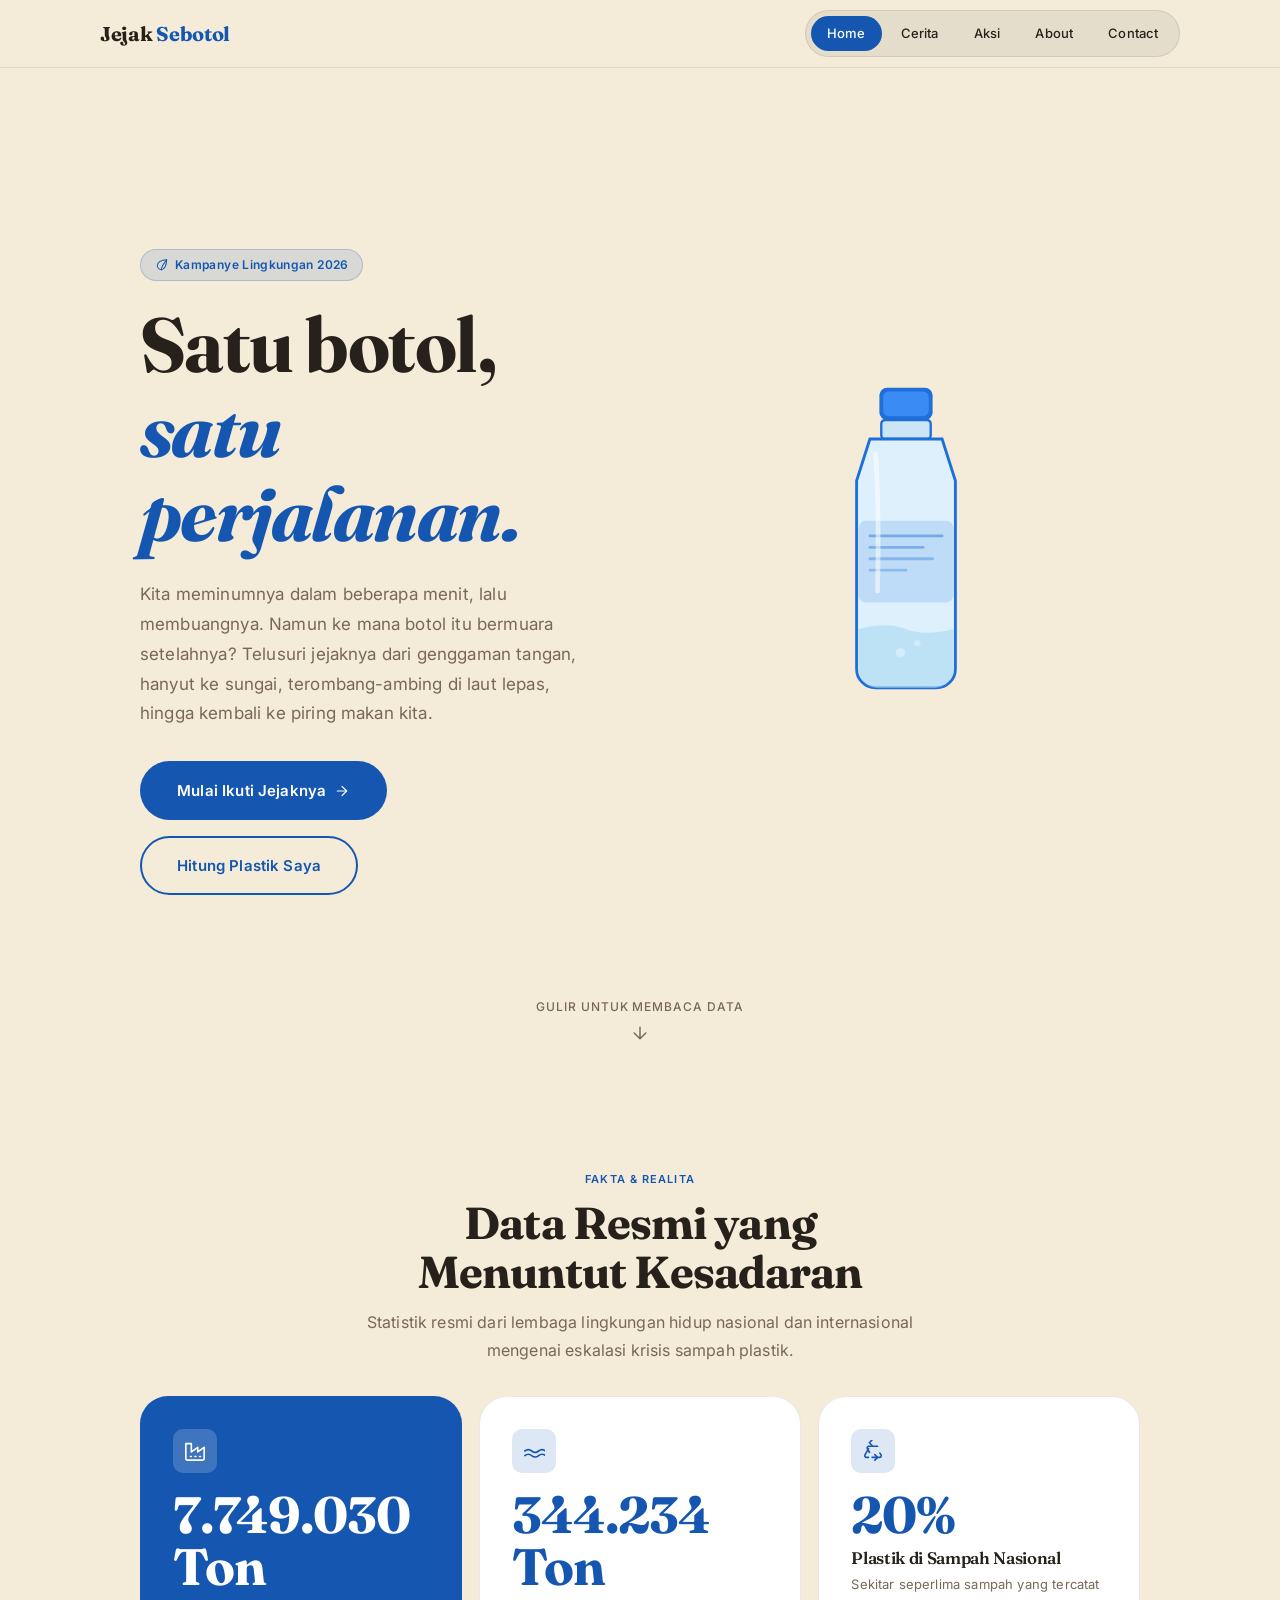
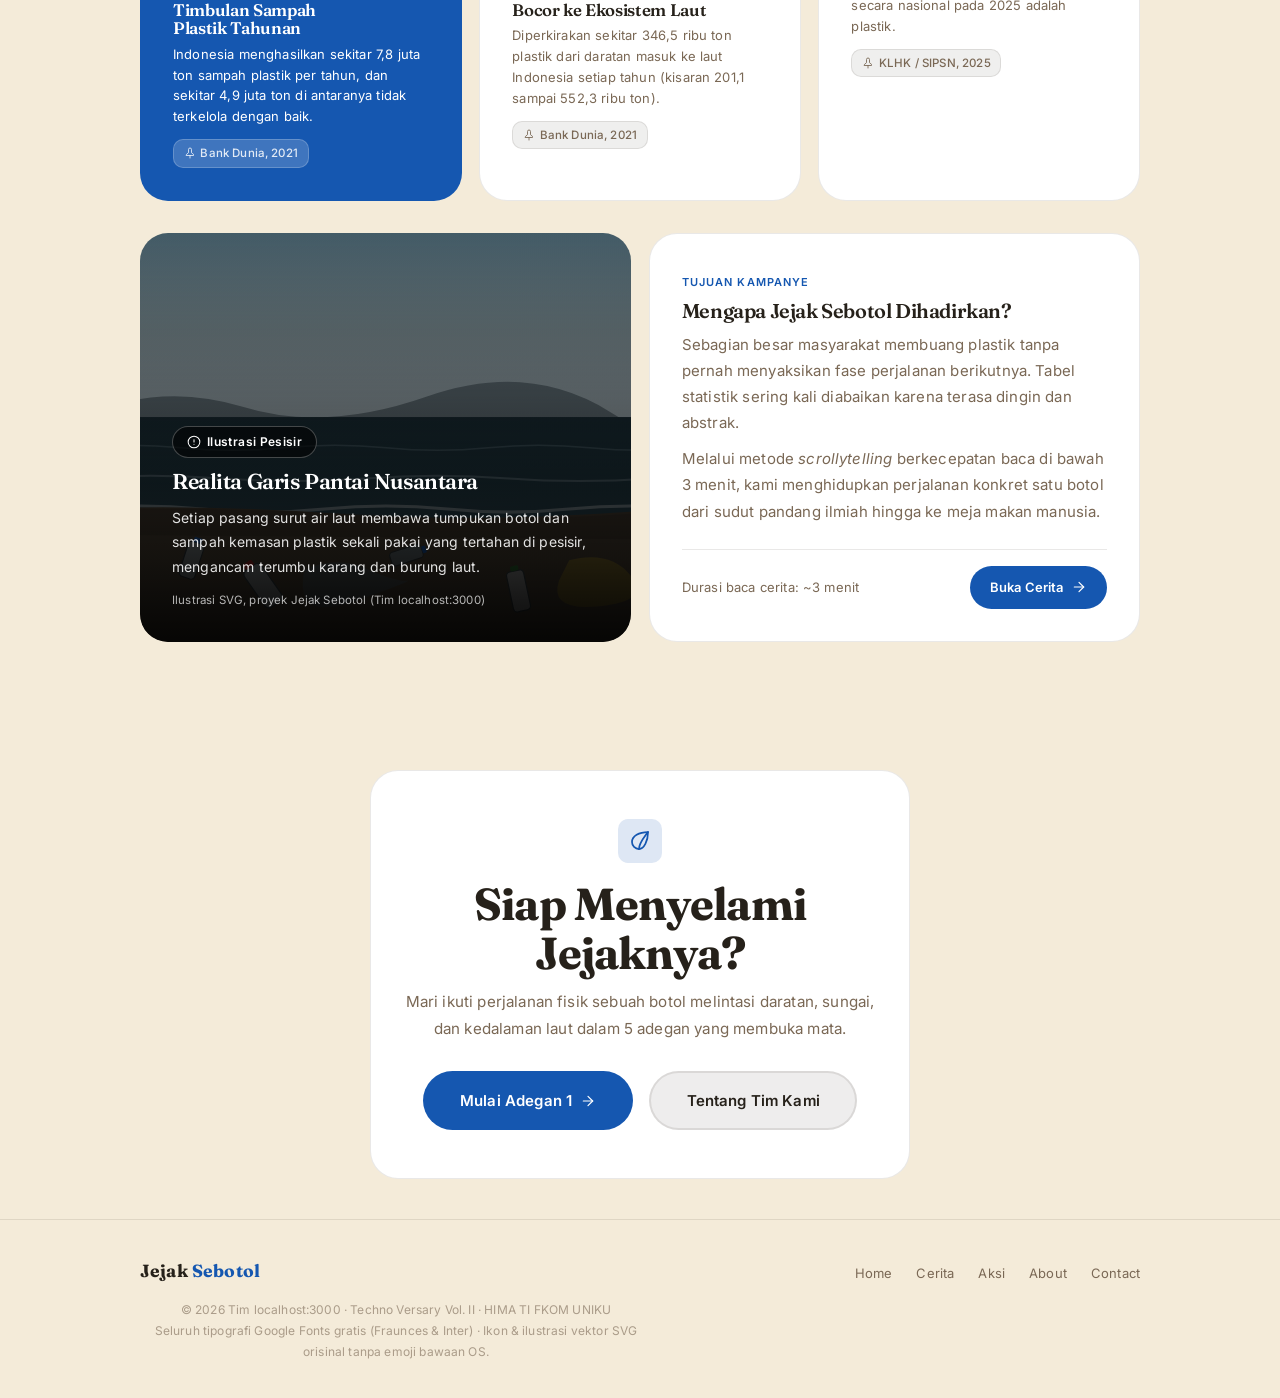
==== index.html @ f209c32a "first commit" ====
<!DOCTYPE html>
<html lang="id">
<head>
  <meta charset="UTF-8">
  <meta name="viewport" content="width=device-width, initial-scale=1.0">
  <title>Jejak Sebotol — Kampanye Edukasi &amp; Scrollytelling Lingkungan</title>
  <meta name="description" content="Jejak Sebotol: telusuri perjalanan satu botol plastik dari tangan kita, ke sungai, ke laut, hingga kembali ke piring kita. Kampanye lingkungan oleh Tim localhost:3000.">
  <meta name="theme-color" content="#F4EBD9">

  <!-- Open Graph -->
  <meta property="og:title" content="Jejak Sebotol — Perjalanan Satu Botol Plastik">
  <meta property="og:description" content="Edukasi interaktif perjalanan sampah plastik dan ajakan nyata mengurangi plastik sekali pakai.">
  <meta property="og:type" content="website">

  <!-- Google Fonts: Fraunces (600, 700) + Inter (400, 500, 600) -->
  <link rel="preconnect" href="https://fonts.googleapis.com">
  <link rel="preconnect" href="https://fonts.gstatic.com" crossorigin>
  <link rel="stylesheet" href="https://fonts.googleapis.com/css2?family=Fraunces:ital,opsz,wght@0,9..144,600;0,9..144,700;1,9..144,600&family=Inter:wght@400;500;600&display=swap">

  <link rel="stylesheet" href="css/style.css">
  <link rel="stylesheet" href="css/animations.css">
  <noscript><style>.fade-up{opacity:1!important;transform:none!important}</style></noscript>
  <link rel="icon" href="data:image/svg+xml,%3Csvg xmlns='http://www.w3.org/2000/svg' viewBox='0 0 60 140'%3E%3Crect x='22' y='2' width='16' height='12' rx='3' fill='%231E6FD9'/%3E%3Cpath d='M20 14h20l8 22v92a8 8 0 0 1-8 8H20a8 8 0 0 1-8-8V36z' fill='%23BFE3F2' stroke='%231E6FD9' stroke-width='3'/%3E%3C/svg%3E">
</head>
<body data-theme="rumah">
  <!-- Skip to content for accessibility -->
  <a href="#main-content" class="skip-link">Langsung ke konten utama</a>

  <!-- ══ NAVBAR KAPSUL (STICKY PILL NAVBAR) ══ -->
  <header class="navbar" role="banner">
    <div class="navbar__inner">
      <a href="index.html" class="logo" aria-label="Jejak Sebotol — Halaman Utama">
        Jejak <span class="logo__accent">Sebotol</span>
      </a>

      <button class="nav-toggle" aria-label="Buka menu navigasi" aria-expanded="false" aria-controls="nav-links">
        <span></span><span></span><span></span>
      </button>

      <nav aria-label="Navigasi utama">
        <ul class="nav-links" id="nav-links" role="list">
          <li><a href="index.html">Home</a></li>
          <li><a href="cerita.html">Cerita</a></li>
          <li><a href="aksi.html">Aksi</a></li>
          <li><a href="about.html">About</a></li>
          <li><a href="contact.html">Contact</a></li>
        </ul>
      </nav>
    </div>
  </header>

  <!-- ══ MAIN CONTENT ══ -->
  <main id="main-content">

    <!-- ── HERO SECTION ── -->
    <section class="section section--hero" aria-labelledby="hero-title">
      <div class="container">
        <div class="hero">

          <div class="hero__text flow">
            <div class="chip">
              <svg width="14" height="14" viewBox="0 0 24 24" fill="none" stroke="currentColor" stroke-width="1.75" stroke-linecap="round" stroke-linejoin="round" aria-hidden="true"><path d="M11 20A7 7 0 0 1 4 13C4 7 11 3 20 3c0 9-4 17-9 17Z"/><path d="M11 20c0-6 4-10 9-17"/></svg>
              <span>Kampanye Lingkungan 2026</span>
            </div>

            <h1 id="hero-title">
              Satu botol,<br>
              <em style="color: var(--accent); font-style: italic;">satu perjalanan.</em>
            </h1>

            <p>
              Kita meminumnya dalam beberapa menit, lalu membuangnya. Namun ke mana botol itu bermuara setelahnya?
              Telusuri jejaknya dari genggaman tangan, hanyut ke sungai, terombang-ambing di laut lepas, hingga kembali ke piring makan kita.
            </p>

            <div class="flex gap-2" style="flex-wrap: wrap;">
              <a href="cerita.html" class="btn btn-primary btn-lg">
                <span>Mulai Ikuti Jejaknya</span>
                <svg width="16" height="16" viewBox="0 0 24 24" fill="none" stroke="currentColor" stroke-width="1.75" stroke-linecap="round" stroke-linejoin="round" aria-hidden="true"><line x1="5" y1="12" x2="19" y2="12"/><polyline points="12 5 19 12 12 19"/></svg>
              </a>
              <a href="aksi.html" class="btn btn-outline btn-lg">
                <span>Hitung Plastik Saya</span>
              </a>
            </div>
          </div>

          <div class="hero__visual" aria-hidden="true">
            <svg class="hero__bottle" viewBox="0 0 200 400" width="190" height="380" role="img" aria-label="Ilustrasi botol plastik transparan">
              <!-- Cap -->
              <rect x="72" y="6" width="56" height="34" rx="8" fill="#1E6FD9"/>
              <rect x="76" y="10" width="48" height="26" rx="6" fill="#3B8BF5"/>
              <!-- Neck -->
              <rect x="74" y="40" width="52" height="20" rx="4" fill="#CBE5F6" stroke="#1E6FD9" stroke-width="2.5"/>
              <!-- Body -->
              <path d="M62 60 h76 l14 44 v198 a20 20 0 0 1-20 20 H68 a20 20 0 0 1-20-20 V104 z" fill="#DDF0FC" stroke="#1E6FD9" stroke-width="3"/>
              <!-- Label -->
              <rect x="50" y="146" width="100" height="86" rx="8" fill="#1E6FD9" opacity="0.16"/>
              <line x1="62" y1="162" x2="138" y2="162" stroke="#1E6FD9" stroke-width="3" stroke-linecap="round" opacity="0.45"/>
              <line x1="62" y1="174" x2="118" y2="174" stroke="#1E6FD9" stroke-width="3" stroke-linecap="round" opacity="0.4"/>
              <line x1="62" y1="186" x2="128" y2="186" stroke="#1E6FD9" stroke-width="3" stroke-linecap="round" opacity="0.35"/>
              <line x1="62" y1="198" x2="100" y2="198" stroke="#1E6FD9" stroke-width="3" stroke-linecap="round" opacity="0.3"/>
              <!-- Water Content -->
              <path d="M50 260 Q80 252 100 260 Q120 268 150 260 v42 a20 20 0 0 1-20 20 H70 a20 20 0 0 1-20-20 z" fill="#A4D7F2" opacity="0.55"/>
              <!-- Gloss Reflection -->
              <path d="M68 76 Q72 130 70 220" stroke="#FFFFFF" stroke-width="5" stroke-linecap="round" fill="none" opacity="0.55"/>
              <circle cx="94" cy="285" r="5" fill="#FFFFFF" opacity="0.35"/>
              <circle cx="112" cy="275" r="3.5" fill="#FFFFFF" opacity="0.3"/>
            </svg>
          </div>

        </div>

        <!-- Scroll Guide Hint -->
        <div class="scroll-hint" aria-hidden="true">
          <span>Gulir untuk membaca data</span>
          <svg class="scroll-hint__arrow" viewBox="0 0 24 24" fill="none" stroke="currentColor" stroke-width="1.75" stroke-linecap="round" stroke-linejoin="round"><path d="M12 5v14M19 12l-7 7-7-7"/></svg>
        </div>
      </div>
    </section>

    <!-- ── STATISTIK BENTO GRID ── -->
    <section class="section" aria-labelledby="stats-heading" style="padding-top: 0;">
      <div class="container">
        
        <div class="text-center mb-4" style="max-width: 58ch; margin-inline: auto;">
          <span class="label-xs text-accent">Fakta &amp; Realita</span>
          <h2 id="stats-heading" class="fade-up" style="margin-top: 0.4rem;">Data Resmi yang Menuntut Kesadaran</h2>
          <p class="fade-up text-muted">Statistik resmi dari lembaga lingkungan hidup nasional dan internasional mengenai eskalasi krisis sampah plastik.</p>
        </div>

        <!-- Bento Grid 3 Kolom -->
        <div class="bento bento--3 fade-up">

          <!-- Kartu 1: Timbulan Sampah -->
          <article class="card card--accent">
            <div class="card__icon" aria-hidden="true" style="background: rgba(255,255,255,0.18); color: #FFFFFF;">
              <svg width="22" height="22" viewBox="0 0 24 24" fill="none" stroke="currentColor" stroke-width="1.75" stroke-linecap="round" stroke-linejoin="round"><path d="M2 20a2 2 0 0 0 2 2h16a2 2 0 0 0 2-2V8l-7 5V8l-7 5V4H2z"/><path d="M17 18h1"/><path d="M12 18h1"/><path d="M7 18h1"/></svg>
            </div>
            <span class="stat-num count-up" data-count="7800000" data-suffix=" Ton">7.800.000 Ton</span>
            <h3 style="margin-top: 0.5rem; font-size: 1.05rem;">Timbulan Sampah Plastik Tahunan</h3>
            <p class="text-sm" style="margin-top: 0.4rem;">Indonesia menghasilkan sekitar 7,8 juta ton sampah plastik per tahun, dan sekitar 4,9 juta ton di antaranya tidak terkelola dengan baik.</p>
            <div class="src-cite">
              <svg width="12" height="12" viewBox="0 0 24 24" fill="none" stroke="currentColor" stroke-width="1.75" stroke-linecap="round" stroke-linejoin="round" aria-hidden="true"><line x1="12" y1="17" x2="12" y2="22"/><path d="M5 17h14v-1.76a2 2 0 0 0-1.11-1.79l-1.78-.89A2 2 0 0 1 15 10.77V5a3 3 0 0 0-6 0v5.77a2 2 0 0 1-1.11 1.79l-1.78.89A2 2 0 0 0 5 15.24Z"/></svg>
              <span>Bank Dunia, 2021</span>
            </div>
          </article>

          <!-- Kartu 2: Kebocoran Laut -->
          <article class="card">
            <div class="card__icon" aria-hidden="true">
              <svg width="22" height="22" viewBox="0 0 24 24" fill="none" stroke="currentColor" stroke-width="1.75" stroke-linecap="round" stroke-linejoin="round"><path d="M2 12c2.5-2 5-2 7.5 0s5 2 7.5 0 5-2 7.5 0"/><path d="M2 17c2.5-2 5-2 7.5 0s5 2 7.5 0 5-2 7.5 0"/></svg>
            </div>
            <span class="stat-num count-up" data-count="346500" data-suffix=" Ton">346.500 Ton</span>
            <h3 style="margin-top: 0.5rem; font-size: 1.05rem;">Bocor ke Ekosistem Laut</h3>
            <p class="text-sm text-muted" style="margin-top: 0.4rem;">Diperkirakan sekitar 346,5 ribu ton plastik dari daratan masuk ke laut Indonesia setiap tahun (kisaran 201,1 sampai 552,3 ribu ton).</p>
            <div class="src-cite">
              <svg width="12" height="12" viewBox="0 0 24 24" fill="none" stroke="currentColor" stroke-width="1.75" stroke-linecap="round" stroke-linejoin="round" aria-hidden="true"><line x1="12" y1="17" x2="12" y2="22"/><path d="M5 17h14v-1.76a2 2 0 0 0-1.11-1.79l-1.78-.89A2 2 0 0 1 15 10.77V5a3 3 0 0 0-6 0v5.77a2 2 0 0 1-1.11 1.79l-1.78.89A2 2 0 0 0 5 15.24Z"/></svg>
              <span>Bank Dunia, 2021</span>
            </div>
          </article>

          <!-- Kartu 3: Tingkat Daur Ulang -->
          <article class="card">
            <div class="card__icon" aria-hidden="true">
              <svg width="22" height="22" viewBox="0 0 24 24" fill="none" stroke="currentColor" stroke-width="1.75" stroke-linecap="round" stroke-linejoin="round"><path d="M7 19H4.815a1.83 1.83 0 0 1-1.57-.881 1.785 1.785 0 0 1-.004-1.784L7.196 9.5"/><path d="M11 19h8.203a1.83 1.83 0 0 0 1.556-.89 1.784 1.784 0 0 0 0-1.775l-1.226-2.12"/><path d="m14 16 3 3-3 3"/><path d="M8.293 13.596 5.8 9.5a1.83 1.83 0 0 1 0-1.785 1.83 1.83 0 0 1 1.57-.881H17"/><path d="m11 6-3-3 3-3"/></svg>
            </div>
            <span class="stat-num count-up" data-count="20" data-suffix="%">20%</span>
            <h3 style="margin-top: 0.5rem; font-size: 1.05rem;">Plastik di Sampah Nasional</h3>
            <p class="text-sm text-muted" style="margin-top: 0.4rem;">Sekitar seperlima sampah yang tercatat secara nasional pada 2025 adalah plastik.</p>
            <div class="src-cite">
              <svg width="12" height="12" viewBox="0 0 24 24" fill="none" stroke="currentColor" stroke-width="1.75" stroke-linecap="round" stroke-linejoin="round" aria-hidden="true"><line x1="12" y1="17" x2="12" y2="22"/><path d="M5 17h14v-1.76a2 2 0 0 0-1.11-1.79l-1.78-.89A2 2 0 0 1 15 10.77V5a3 3 0 0 0-6 0v5.77a2 2 0 0 1-1.11 1.79l-1.78.89A2 2 0 0 0 5 15.24Z"/></svg>
              <span>KLHK / SIPSN, 2025</span>
            </div>
          </article>

        </div>

        <!-- ── KARTU DOKUMENTER & ALASAN KAMPANYE ── -->
        <div class="bento bento--2 mt-4 fade-up">

          <!-- Foto Dokumenter Pesisir dengan Soft Overlay -->
          <article class="card card--photo" style="background-image: url('assets/photo-coastal-plastic.svg');">
            <div class="flow-sm">
              <div class="chip" style="background: rgba(0,0,0,0.55); color: #FFFFFF; border-color: rgba(255,255,255,0.25);">
                <svg width="14" height="14" viewBox="0 0 24 24" fill="none" stroke="currentColor" stroke-width="1.75" stroke-linecap="round" stroke-linejoin="round" aria-hidden="true"><circle cx="12" cy="12" r="10"/><line x1="12" y1="8" x2="12" y2="12"/><line x1="12" y1="16" x2="12.01" y2="16"/></svg>
                <span>Ilustrasi Pesisir</span>
              </div>
              <h3 style="color: #FFFFFF; font-size: 1.35rem;">Realita Garis Pantai Nusantara</h3>
              <p style="color: rgba(255,255,255,0.88); font-size: 0.875rem;">
                Setiap pasang surut air laut membawa tumpukan botol dan sampah kemasan plastik sekali pakai yang tertahan di pesisir, mengancam terumbu karang dan burung laut.
              </p>
              <span class="text-sm" style="color: rgba(255,255,255,0.7); display: block; font-size: 0.72rem;">Ilustrasi SVG, proyek Jejak Sebotol (Tim localhost:3000)</span>
            </div>
          </article>

          <!-- Narasi Misi & Alasan Kampanye -->
          <article class="card" style="display: flex; flex-direction: column; justify-content: space-between;">
            <div>
              <span class="label-xs text-accent">Tujuan Kampanye</span>
              <h3 style="margin-top: 0.4rem; font-size: 1.25rem;">Mengapa Jejak Sebotol Dihadirkan?</h3>
              <p class="text-muted" style="margin-top: 0.6rem; font-size: 0.9375rem;">
                Sebagian besar masyarakat membuang plastik tanpa pernah menyaksikan fase perjalanan berikutnya. Tabel statistik sering kali diabaikan karena terasa dingin dan abstrak.
              </p>
              <p class="text-muted" style="margin-top: 0.6rem; font-size: 0.9375rem;">
                Melalui metode <em>scrollytelling</em> berkecepatan baca di bawah 3 menit, kami menghidupkan perjalanan konkret satu botol dari sudut pandang ilmiah hingga ke meja makan manusia.
              </p>
            </div>

            <div style="margin-top: 1.5rem; padding-top: 1rem; border-top: 1px solid var(--border); display: flex; align-items: center; justify-content: space-between; flex-wrap: wrap; gap: 0.75rem;">
              <span class="text-sm text-muted">Durasi baca cerita: ~3 menit</span>
              <a href="cerita.html" class="btn btn-primary btn-sm">
                <span>Buka Cerita</span>
                <svg width="14" height="14" viewBox="0 0 24 24" fill="none" stroke="currentColor" stroke-width="1.75" stroke-linecap="round" stroke-linejoin="round" aria-hidden="true"><line x1="5" y1="12" x2="19" y2="12"/><polyline points="12 5 19 12 12 19"/></svg>
              </a>
            </div>
          </article>

        </div>

      </div>
    </section>

    <!-- ── AJAKAN AKHIR (ZERO CONFUSION FLOW) ── -->
    <section class="section section--tight text-center" aria-label="Navigasi ke alur berikutnya">
      <div class="container" style="max-width: 620px;">
        <div class="card fade-up" style="padding: clamp(2rem, 5vw, 3rem) 2rem;">
          <div class="card__icon" aria-hidden="true" style="margin-inline: auto;">
            <svg width="24" height="24" viewBox="0 0 24 24" fill="none" stroke="currentColor" stroke-width="1.75" stroke-linecap="round" stroke-linejoin="round"><path d="M11 20A7 7 0 0 1 4 13C4 7 11 3 20 3c0 9-4 17-9 17Z"/><path d="M11 20c0-6 4-10 9-17"/></svg>
          </div>
          <h2>Siap Menyelami Jejaknya?</h2>
          <p class="text-muted" style="margin: 0.5rem auto 1.8rem; font-size: 0.95rem;">
            Mari ikuti perjalanan fisik sebuah botol melintasi daratan, sungai, dan kedalaman laut dalam 5 adegan yang membuka mata.
          </p>
          <div class="flex flex-center gap-2" style="flex-wrap: wrap;">
            <a href="cerita.html" class="btn btn-primary btn-lg">
              <span>Mulai Adegan 1</span>
              <svg width="16" height="16" viewBox="0 0 24 24" fill="none" stroke="currentColor" stroke-width="1.75" stroke-linecap="round" stroke-linejoin="round" aria-hidden="true"><line x1="5" y1="12" x2="19" y2="12"/><polyline points="12 5 19 12 12 19"/></svg>
            </a>
            <a href="about.html" class="btn btn-ghost btn-lg">
              <span>Tentang Tim Kami</span>
            </a>
          </div>
        </div>
      </div>
    </section>

  </main>

  <!-- ══ FOOTER KONSISTEN ══ -->
  <footer class="footer" role="contentinfo">
    <div class="container">
      <div class="footer__inner">
        <span class="footer__brand">Jejak <span class="footer__brand-accent">Sebotol</span></span>
        <ul class="footer__nav" role="list">
          <li><a href="index.html">Home</a></li>
          <li><a href="cerita.html">Cerita</a></li>
          <li><a href="aksi.html">Aksi</a></li>
          <li><a href="about.html">About</a></li>
          <li><a href="contact.html">Contact</a></li>
        </ul>
      </div>
      <p class="footer__copy">
        &copy; 2026 Tim localhost:3000 &middot; Techno Versary Vol. II &middot; HIMA TI FKOM UNIKU<br>
        Seluruh tipografi Google Fonts gratis (Fraunces &amp; Inter) &middot; Ikon &amp; ilustrasi vektor SVG orisinal tanpa emoji bawaan OS.
      </p>
    </div>
  </footer>

  <script src="js/script.js"></script>
</body>
</html>
---- css/style.css ----
/* ============================================================
   JEJAK SEBOTOL — style.css  (v2 — full redesign)
   Tim localhost:3000 | Techno Versary Vol. II
   Fonts: Fraunces 600/700 (judul) + Inter 400/500/600 (body)
   ============================================================ */

/* ── 0. Google Fonts ──────────────────────────────────────── */
@import url('https://fonts.googleapis.com/css2?family=Fraunces:ital,opsz,wght@0,9..144,600;0,9..144,700;1,9..144,600&family=Inter:wght@400;500;600&display=swap');

/* ── 1. Design Tokens ─────────────────────────────────────── */
:root {
  /* Spacing scale */
  --space-1:  0.25rem;
  --space-2:  0.5rem;
  --space-3:  0.75rem;
  --space-4:  1rem;
  --space-5:  1.5rem;
  --space-6:  2rem;
  --space-7:  3rem;
  --space-8:  4rem;
  --space-9:  6rem;

  /* Radius */
  --r-sm:   10px;
  --r-md:   18px;
  --r-lg:   28px;
  --r-xl:   40px;
  --r-pill: 999px;

  /* Shadows */
  --sh-sm: 0 1px 4px rgba(0,0,0,0.07), 0 2px 8px rgba(0,0,0,0.05);
  --sh-md: 0 4px 16px rgba(0,0,0,0.09), 0 8px 32px rgba(0,0,0,0.06);
  --sh-lg: 0 16px 48px rgba(0,0,0,0.13), 0 4px 16px rgba(0,0,0,0.07);

  /* Nav height */
  --nav-h: 68px;

  /* Easing — buttery smooth */
  --ease-out: cubic-bezier(0.22, 1, 0.36, 1);
  --ease-in-out: cubic-bezier(0.37, 0, 0.63, 1);

  /* Transition durations */
  --dur-fast:  0.22s;
  --dur-mid:   0.45s;
  --dur-slow:  0.75s;
  --dur-bg:    0.9s;

  /* Transition presets */
  --t-fast:  var(--dur-fast) var(--ease-out);
  --t-mid:   var(--dur-mid)  var(--ease-out);
  --t-slow:  var(--dur-slow) var(--ease-out);
  --t-bg:    background-color var(--dur-bg) var(--ease-out),
             color            var(--dur-bg) var(--ease-out);
}

/* ── 2. Colour Themes (data-theme on <body>) ──────────────── */

/* Default / Scene 1 — Warm Cream */
:root,
body[data-theme="rumah"] {
  --bg:         #F4EBD9;
  --bg-card:    #FFFFFF;
  --fg:         #26211A;
  --fg-muted:   #7A6855;
  --fg-on-card: #26211A;
  --accent:     #1E6FD9;
  --accent-dk:  #1557B0;
  --accent-lt:  #D6E8FC;
  --accent-on:  #FFFFFF;
  --border:     rgba(38,33,26,0.10);
  --overlay:    rgba(244,235,217,0.80);
}

/* Scene 2 — Murky River */
body[data-theme="sungai"] {
  --bg:         #6F6350;
  --bg-card:    rgba(255,255,255,0.10);
  --fg:         #F8F5EE;
  --fg-muted:   #D4C4A0;
  --fg-on-card: #F8F5EE;
  --accent:     #F1D38A;
  --accent-dk:  #D4A83C;
  --accent-lt:  rgba(241,211,138,0.18);
  --accent-on:  #26211A;
  --border:     rgba(248,245,238,0.14);
  --overlay:    rgba(111,99,80,0.80);
}

/* Scene 3 — Deep Ocean */
body[data-theme="laut"] {
  --bg:         #0B3C49;
  --bg-card:    rgba(255,255,255,0.08);
  --fg:         #F0F8FA;
  --fg-muted:   #89C4D2;
  --fg-on-card: #F0F8FA;
  --accent:     #6FD0E8;
  --accent-dk:  #3DB8D4;
  --accent-lt:  rgba(111,208,232,0.16);
  --accent-on:  #0B3C49;
  --border:     rgba(111,208,232,0.18);
  --overlay:    rgba(11,60,73,0.80);
}

/* Scene 4 — Dark Warning */
body[data-theme="piring"] {
  --bg:         #1F2A30;
  --bg-card:    rgba(255,255,255,0.07);
  --fg:         #F3F6F8;
  --fg-muted:   #8A9EA6;
  --fg-on-card: #F3F6F8;
  --accent:     #F1D38A;
  --accent-dk:  #D4A83C;
  --accent-lt:  rgba(241,211,138,0.14);
  --accent-on:  #1F2A30;
  --border:     rgba(241,211,138,0.14);
  --overlay:    rgba(31,42,48,0.80);
}

/* Scene 5 / Aksi / About / Contact — Hope Green */
body[data-theme="aksi"],
body[data-theme="harapan"] {
  --bg:         #E3F2E6;
  --bg-card:    #FFFFFF;
  --fg:         #142B1F;
  --fg-muted:   #3D6E52;
  --fg-on-card: #142B1F;
  --accent:     #1F8A5B;
  --accent-dk:  #166343;
  --accent-lt:  #C8EDD7;
  --accent-on:  #FFFFFF;
  --border:     rgba(20,43,31,0.10);
  --overlay:    rgba(227,242,230,0.80);
}

/* ── 3. Reset ─────────────────────────────────────────────── */
*, *::before, *::after {
  box-sizing: border-box;
  margin: 0;
  padding: 0;
}

html {
  scroll-behavior: smooth;
  -webkit-text-size-adjust: 100%;
  text-size-adjust: 100%;
}

img, svg { display: block; max-width: 100%; }
ul, ol   { list-style: none; }
button   { font: inherit; cursor: pointer; }
a        { text-decoration: none; }

/* ── 4. Base Typography ───────────────────────────────────── */
body {
  font-family: 'Inter', system-ui, -apple-system, sans-serif;
  font-size: clamp(0.9375rem, 1.4vw, 1rem);
  font-weight: 400;
  line-height: 1.75;
  letter-spacing: 0.01em;
  background-color: var(--bg);
  color: var(--fg);
  transition: var(--t-bg);
  min-height: 100vh;
  overflow-x: hidden;
  -webkit-font-smoothing: antialiased;
  -moz-osx-font-smoothing: grayscale;
}

/* Heading — Fraunces */
h1, h2, h3, h4, .display {
  font-family: 'Fraunces', Georgia, serif;
  font-weight: 700;
  line-height: 1.1;
  letter-spacing: -0.02em;
  text-wrap: balance;
}

h1      { font-size: clamp(2.4rem, 7vw, 4.8rem); }
h2      { font-size: clamp(1.75rem, 4vw, 2.8rem); margin-bottom: var(--space-3); }
h3      { font-size: clamp(1.1rem, 2vw, 1.4rem); font-weight: 600; }
.display{ font-size: clamp(2.8rem, 9vw, 6rem); line-height: 1.0; letter-spacing: -0.03em; }

/* Stat numbers use Fraunces */
.stat-num {
  font-family: 'Fraunces', Georgia, serif;
  font-size: clamp(2rem, 5vw, 3.2rem);
  font-weight: 700;
  color: var(--accent);
  display: block;
  line-height: 1;
  letter-spacing: -0.02em;
}

p         { max-width: 64ch; }
p + p     { margin-top: 0.9em; }
small, .text-sm { font-size: 0.8125rem; line-height: 1.6; }
strong    { font-weight: 600; }
em        { font-style: italic; }

.label-xs {
  font-size: 0.6875rem;
  font-weight: 600;
  letter-spacing: 0.1em;
  text-transform: uppercase;
}

/* Source citation */
.src-cite {
  display: inline-flex;
  align-items: center;
  gap: 0.3rem;
  font-size: 0.72rem;
  font-weight: 500;
  color: var(--fg-muted);
  margin-top: var(--space-3);
  padding: 0.2rem 0.6rem;
  border-radius: var(--r-sm);
  background: color-mix(in srgb, var(--fg) 7%, transparent);
  border: 1px solid var(--border);
}

/* ── 5. Layout ────────────────────────────────────────────── */
.container {
  width: 100%;
  max-width: 1080px;
  margin-inline: auto;
  padding-inline: clamp(1rem, 5vw, 2.5rem);
}

.section {
  padding-block: clamp(3rem, 7vw, 5.5rem);
}

.section--tight { padding-block: clamp(1.5rem, 3.5vw, 2.5rem); }

.flow > * + *    { margin-top: 1.4rem; }
.flow-sm > * + * { margin-top: 0.75rem; }

/* ── 6. Navbar ────────────────────────────────────────────── */
.navbar {
  position: sticky;
  top: 0;
  z-index: 100;
  height: var(--nav-h);
  display: flex;
  align-items: center;
  padding-inline: clamp(1rem, 5vw, 2.5rem);
  background: color-mix(in srgb, var(--bg) 84%, transparent);
  backdrop-filter: blur(20px) saturate(1.5);
  -webkit-backdrop-filter: blur(20px) saturate(1.5);
  border-bottom: 1px solid var(--border);
  transition: var(--t-bg),
              box-shadow var(--t-fast),
              border-color var(--dur-bg) var(--ease-out);
}

.navbar.scrolled { box-shadow: var(--sh-sm); }

.navbar__inner {
  display: flex;
  align-items: center;
  justify-content: space-between;
  width: 100%;
  max-width: 1080px;
  margin-inline: auto;
  gap: var(--space-4);
}

/* Logo */
.logo {
  font-family: 'Fraunces', Georgia, serif;
  font-size: 1.25rem;
  font-weight: 700;
  color: var(--fg);
  letter-spacing: -0.015em;
  flex-shrink: 0;
  transition: color var(--t-fast);
}
.logo__accent { color: var(--accent); transition: color var(--dur-bg) var(--ease-out); }

/* Pill nav */
.nav-links {
  display: flex;
  align-items: center;
  gap: 0.2rem;
  background: color-mix(in srgb, var(--fg) 7%, transparent);
  padding: 0.3rem;
  border-radius: var(--r-pill);
  border: 1px solid var(--border);
  transition: background var(--dur-bg) var(--ease-out),
              border-color var(--dur-bg) var(--ease-out);
}

.nav-links a {
  display: block;
  padding: 0.4rem 1rem;
  border-radius: var(--r-pill);
  font-size: 0.8125rem;
  font-weight: 500;
  color: var(--fg);
  letter-spacing: 0.01em;
  transition: background var(--t-fast), color var(--t-fast);
  white-space: nowrap;
}
.nav-links a:hover            { background: color-mix(in srgb, var(--accent) 12%, transparent); color: var(--accent); }
.nav-links a[aria-current],
.nav-links a.active           { background: var(--accent); color: var(--accent-on); }

/* Mobile hamburger */
.nav-toggle {
  display: none;
  flex-direction: column;
  gap: 5px;
  padding: 8px 6px;
  background: none;
  border: none;
  border-radius: var(--r-sm);
  transition: background var(--t-fast);
}
.nav-toggle:hover { background: color-mix(in srgb, var(--fg) 8%, transparent); }
.nav-toggle span {
  display: block;
  width: 22px;
  height: 2px;
  background: var(--fg);
  border-radius: 2px;
  transition: transform var(--t-mid), opacity var(--t-fast);
}
.nav-toggle[aria-expanded="true"] span:nth-child(1) { transform: translateY(7px) rotate(45deg); }
.nav-toggle[aria-expanded="true"] span:nth-child(2) { opacity: 0; transform: scaleX(0); }
.nav-toggle[aria-expanded="true"] span:nth-child(3) { transform: translateY(-7px) rotate(-45deg); }

/* ── 7. Buttons ───────────────────────────────────────────── */
.btn {
  display: inline-flex;
  align-items: center;
  justify-content: center;
  gap: 0.5rem;
  padding: 0.72rem 1.6rem;
  border-radius: var(--r-pill);
  font-family: 'Inter', sans-serif;
  font-size: 0.875rem;
  font-weight: 600;
  letter-spacing: 0.01em;
  border: 2px solid transparent;
  transition: transform var(--t-fast),
              box-shadow var(--t-fast),
              background var(--t-fast),
              color var(--t-fast),
              border-color var(--t-fast),
              filter var(--t-fast);
  user-select: none;
  -webkit-user-select: none;
  cursor: pointer;
}
.btn:hover  { transform: translateY(-2px); box-shadow: var(--sh-md); }
.btn:active { transform: translateY(0);    box-shadow: var(--sh-sm); }

.btn-primary { background: var(--accent); color: var(--accent-on); }
.btn-primary:hover { background: var(--accent-dk); color: var(--accent-on); }

.btn-outline { background: transparent; color: var(--accent); border-color: var(--accent); }
.btn-outline:hover { background: var(--accent); color: var(--accent-on); }

.btn-ghost {
  background: color-mix(in srgb, var(--fg) 8%, transparent);
  color: var(--fg);
  border-color: var(--border);
}
.btn-ghost:hover { background: color-mix(in srgb, var(--fg) 14%, transparent); color: var(--fg); }

.btn-sm { padding: 0.5rem 1.1rem; font-size: 0.8125rem; }
.btn-lg { padding: 0.9rem 2.2rem; font-size: 0.9375rem; }

.btn svg { width: 16px; height: 16px; flex-shrink: 0; }

/* ── 8. Cards / Bento ─────────────────────────────────────── */
.bento {
  display: grid;
  gap: 1.1rem;
}
.bento--3 { grid-template-columns: repeat(3, 1fr); }
.bento--2 { grid-template-columns: repeat(2, 1fr); }
.bento--auto { grid-template-columns: repeat(auto-fill, minmax(260px,1fr)); }

.card {
  background: var(--bg-card);
  border: 1px solid var(--border);
  border-radius: var(--r-lg);
  padding: clamp(1.4rem, 2.5vw, 2rem);
  transition: transform var(--t-mid),
              box-shadow var(--t-mid),
              background var(--dur-bg) var(--ease-out),
              border-color var(--dur-bg) var(--ease-out);
  position: relative;
  overflow: hidden;
}
.card:hover { transform: translateY(-3px); box-shadow: var(--sh-md); }

.card--accent {
  background: var(--accent);
  color: var(--accent-on);
  border-color: transparent;
}
.card--accent .stat-num   { color: var(--accent-on); }
.card--accent .src-cite   { background: rgba(255,255,255,0.18); color: rgba(255,255,255,0.85); border-color: rgba(255,255,255,0.2); }
.card--accent .text-muted { color: rgba(255,255,255,0.80); }

.card__icon {
  width: 44px;
  height: 44px;
  display: flex;
  align-items: center;
  justify-content: center;
  border-radius: var(--r-sm);
  background: color-mix(in srgb, var(--accent) 14%, transparent);
  margin-bottom: var(--space-4);
  color: var(--accent);
  transition: background var(--dur-bg) var(--ease-out);
}

.card--wide { grid-column: span 2; }
.card--tall { grid-row: span 2; }

/* Photo card with overlay */
.card--photo {
  background-size: cover;
  background-position: center;
  color: #fff;
  border: none;
  min-height: 260px;
  display: flex;
  flex-direction: column;
  justify-content: flex-end;
}
.card--photo::before {
  content: '';
  position: absolute;
  inset: 0;
  background: linear-gradient(to top, rgba(0,0,0,0.70) 0%, rgba(0,0,0,0.20) 60%, transparent 100%);
  border-radius: inherit;
  z-index: 0;
}
.card--photo > * { position: relative; z-index: 1; }

/* ── 9. Hero ──────────────────────────────────────────────── */
.hero {
  min-height: calc(100vh - var(--nav-h));
  display: grid;
  grid-template-columns: 1fr 1fr;
  align-items: center;
  gap: clamp(2rem, 5vw, 4rem);
  padding-block: clamp(2.5rem, 6vh, 4.5rem);
}

.hero__text h1  { margin-bottom: var(--space-5); }
.hero__text > p { margin-bottom: var(--space-6); font-size: 1.0625rem; color: var(--fg-muted); }

.hero__visual {
  display: flex;
  align-items: center;
  justify-content: center;
}

/* ── 10. Scroll Hint ──────────────────────────────────────── */
.scroll-hint {
  display: flex;
  flex-direction: column;
  align-items: center;
  gap: 0.4rem;
  padding: 0.5rem 0 2rem;
  color: var(--fg-muted);
  font-size: 0.75rem;
  font-weight: 500;
  letter-spacing: 0.08em;
  text-transform: uppercase;
  animation: scrollHint 2.2s var(--ease-in-out) infinite;
}
.scroll-hint svg {
  width: 20px; height: 20px;
  color: var(--fg-muted);
  animation: scrollBounce 2.2s var(--ease-in-out) infinite;
}
@keyframes scrollBounce {
  0%, 100% { transform: translateY(0); }
  50%       { transform: translateY(6px); }
}
@keyframes scrollHint {
  0%, 60%, 100% { opacity: 0.7; }
  30%            { opacity: 1; }
}

/* ── 11. Story Page Layout ────────────────────────────────── */
.story-layout {
  display: grid;
  grid-template-columns: 46% 54%;
}

/* Left column: sticky bottle stage */
.bottle-stage {
  position: sticky;
  top: var(--nav-h);
  height: calc(100vh - var(--nav-h));
  display: flex;
  flex-direction: column;
  align-items: center;
  justify-content: center;
  gap: var(--space-4);
  padding: var(--space-6);
  overflow: hidden;
  border-right: 1px solid var(--border);
  transition: border-color var(--dur-bg) var(--ease-out);
}

/* Ambient background glow */
.stage-glow {
  position: absolute;
  inset: 0;
  pointer-events: none;
  background: radial-gradient(ellipse 60% 50% at 50% 60%, color-mix(in srgb, var(--accent) 14%, transparent), transparent 70%);
  transition: background var(--dur-bg) var(--ease-out);
}

/* Illustration switching */
.stage-illus {
  width: 100%;
  max-width: 260px;
  height: auto;
  position: absolute;
  top: 50%;
  left: 50%;
  transform: translate(-50%, -50%);
  opacity: 0;
  pointer-events: none;
  transition: opacity var(--dur-slow) var(--ease-out),
              transform var(--dur-slow) var(--ease-out);
  filter: drop-shadow(0 20px 40px rgba(0,0,0,0.18));
}

.stage-illus.active {
  opacity: 1;
  position: relative;
  top: auto; left: auto;
  transform: none;
  pointer-events: auto;
}

/* Per-scene animations */
.stage-illus[data-for="scene-1"].active { animation: floatUp 4s var(--ease-in-out) infinite; }
.stage-illus[data-for="scene-2"].active { animation: tiltRock 6s var(--ease-in-out) infinite; }
.stage-illus[data-for="scene-3"].active { animation: sinkDrift 9s var(--ease-in-out) infinite; }
.stage-illus[data-for="scene-4"].active { animation: platePulse 5s var(--ease-in-out) infinite; }
.stage-illus[data-for="scene-5"].active { animation: floatUp 3.6s var(--ease-in-out) infinite; }

@keyframes floatUp    { 0%,100%{transform:translateY(0)} 50%{transform:translateY(-14px)} }
@keyframes tiltRock   { 0%,100%{transform:rotate(-25deg) translateY(0)} 50%{transform:rotate(-20deg) translateY(-10px)} }
@keyframes sinkDrift  { 0%,100%{transform:rotate(-110deg) translateY(0)} 50%{transform:rotate(-116deg) translateY(8px)} }
@keyframes platePulse { 0%,100%{transform:scale(1)} 50%{transform:scale(1.04) translateY(-5px)} }

.stage-label {
  font-size: 0.6875rem;
  font-weight: 600;
  letter-spacing: 0.12em;
  text-transform: uppercase;
  color: var(--accent);
  opacity: 0.75;
  transition: color var(--dur-bg) var(--ease-out);
  text-align: center;
  position: relative;
  z-index: 1;
}

/* Progress dots */
.stage-dots {
  display: flex;
  gap: 0.4rem;
  position: relative;
  z-index: 1;
}
.stage-dot {
  width: 6px;
  height: 6px;
  border-radius: 50%;
  background: var(--fg);
  opacity: 0.2;
  border: none;
  padding: 0;
  transition: opacity var(--t-fast), transform var(--t-fast), background var(--t-fast);
  cursor: pointer;
}
.stage-dot.active { opacity: 1; transform: scale(1.5); background: var(--accent); }

/* Right column: scenes */
.scene {
  min-height: 100vh;
  display: flex;
  flex-direction: column;
  justify-content: center;
  padding: clamp(3rem, 9vh, 6rem) clamp(1.5rem, 4vw, 3rem);
  position: relative;
  overflow: hidden;
}

.scene__badge {
  display: inline-flex;
  align-items: center;
  gap: 0.5rem;
  font-size: 0.6875rem;
  font-weight: 600;
  letter-spacing: 0.12em;
  text-transform: uppercase;
  color: var(--accent);
  margin-bottom: var(--space-4);
  transition: color var(--dur-bg) var(--ease-out);
}
.scene__badge-dot {
  width: 6px;
  height: 6px;
  border-radius: 50%;
  background: currentColor;
  flex-shrink: 0;
}

.scene__content { max-width: 510px; }
.scene__title   { margin-bottom: var(--space-5); }
.scene__body    { color: var(--fg-muted); line-height: 1.84; transition: color var(--dur-bg) var(--ease-out); }
.scene__body p + p { margin-top: 0.9em; }

/* Data callout inside scene */
.callout {
  margin: var(--space-6) 0;
  padding: var(--space-5) var(--space-5);
  background: color-mix(in srgb, var(--accent) 10%, transparent);
  border-left: 3px solid var(--accent);
  border-radius: 0 var(--r-sm) var(--r-sm) 0;
  transition: background var(--dur-bg) var(--ease-out),
              border-color var(--dur-bg) var(--ease-out);
}
.callout__num  { font-family:'Fraunces',serif; font-size:1.9rem; font-weight:700; color:var(--accent); display:block; line-height:1.1; letter-spacing:-0.02em; transition:color var(--dur-bg) var(--ease-out); }
.callout__desc { font-size:0.875rem; color:var(--fg-muted); margin-top:0.35rem; line-height:1.6; transition:color var(--dur-bg) var(--ease-out); }
.callout__src  { font-size:0.72rem; color:var(--fg-muted); margin-top:var(--space-3); opacity:0.75; }

/* ── 12. Progress Indicator (vertical, story page) ────────── */
.progress-indicator {
  position: fixed;
  right: 1.25rem;
  top: 50%;
  transform: translateY(-50%);
  z-index: 50;
  display: flex;
  flex-direction: column;
  align-items: center;
  gap: 0.6rem;
}

.pi-counter {
  font-family: 'Fraunces', serif;
  font-size: 0.65rem;
  font-weight: 700;
  color: var(--fg);
  opacity: 0.45;
  letter-spacing: 0.05em;
  writing-mode: vertical-rl;
  margin-bottom: 0.4rem;
  transition: color var(--dur-bg) var(--ease-out);
}

.pi-dots { display: flex; flex-direction: column; gap: 0.5rem; }

.pi-dot {
  width: 7px;
  height: 7px;
  border-radius: 50%;
  background: var(--fg);
  opacity: 0.2;
  border: none;
  padding: 0;
  cursor: pointer;
  transition: opacity var(--t-mid), transform var(--t-mid), background var(--t-fast);
}
.pi-dot.active        { opacity: 1; transform: scale(1.6); background: var(--accent); }
.pi-dot:hover:not(.active) { opacity: 0.5; transform: scale(1.3); }

/* ── 13. Fade-up Animation ────────────────────────────────── */
.fade-up {
  opacity: 0;
  transform: translateY(24px);
  transition: opacity var(--dur-slow) var(--ease-out),
              transform var(--dur-slow) var(--ease-out);
}
.fade-up.in-view { opacity: 1; transform: translateY(0); }
.fade-up:nth-child(2) { transition-delay: 0.1s; }
.fade-up:nth-child(3) { transition-delay: 0.18s; }
.fade-up:nth-child(4) { transition-delay: 0.26s; }
.fade-up:nth-child(5) { transition-delay: 0.34s; }

/* ── 14. Count-up Numbers ─────────────────────────────────── */
.count-up { display: inline-block; }

/* ── 15. Microplastic Particle Canvas ─────────────────────── */
#particle-canvas {
  position: absolute;
  inset: 0;
  pointer-events: none;
  opacity: 0;
  transition: opacity 0.9s var(--ease-out);
  z-index: 0;
}
#particle-canvas.visible { opacity: 1; }

/* ── 16. Kalkulator (aksi.html) ───────────────────────────── */
.calc-layout {
  display: grid;
  grid-template-columns: 1fr 1fr;
  gap: var(--space-6);
  align-items: start;
}

.calc-panel {
  background: var(--bg-card);
  border: 1px solid var(--border);
  border-radius: var(--r-lg);
  padding: clamp(1.5rem, 3vw, 2.2rem);
  transition: background var(--dur-bg) var(--ease-out),
              border-color var(--dur-bg) var(--ease-out);
}

.input-group { margin-bottom: var(--space-6); }

.input-group label {
  display: flex;
  align-items: center;
  gap: 0.5rem;
  font-size: 0.875rem;
  font-weight: 600;
  margin-bottom: var(--space-2);
  color: var(--fg);
}
.input-group label svg { width: 18px; height: 18px; color: var(--accent); flex-shrink: 0; }

.input-hint {
  font-size: 0.775rem;
  color: var(--fg-muted);
  margin-bottom: var(--space-3);
  display: block;
  line-height: 1.5;
}

/* Stepper */
.stepper {
  display: inline-flex;
  align-items: stretch;
  border: 2px solid var(--accent);
  border-radius: var(--r-sm);
  overflow: hidden;
  transition: border-color var(--dur-bg) var(--ease-out);
}
.stepper__btn {
  width: 42px;
  display: flex;
  align-items: center;
  justify-content: center;
  background: color-mix(in srgb, var(--accent) 10%, transparent);
  border: none;
  font-size: 1.3rem;
  font-weight: 500;
  color: var(--accent);
  line-height: 1;
  transition: background var(--t-fast), color var(--t-fast);
}
.stepper__btn:hover { background: var(--accent); color: var(--accent-on); }
.stepper__btn:active{ opacity: 0.85; }

.stepper__input {
  width: 68px;
  height: 42px;
  text-align: center;
  border: none;
  border-inline: 2px solid var(--accent);
  background: color-mix(in srgb, var(--bg) 90%, transparent);
  color: var(--fg);
  font-family: 'Fraunces', serif;
  font-size: 1.1rem;
  font-weight: 700;
  outline: none;
  transition: background var(--dur-bg) var(--ease-out),
              color var(--dur-bg) var(--ease-out),
              border-color var(--dur-bg) var(--ease-out);
}

/* Range slider */
.range-wrap { margin-top: var(--space-3); }

input[type="range"] {
  -webkit-appearance: none;
  appearance: none;
  width: 100%;
  height: 5px;
  border-radius: var(--r-pill);
  background: color-mix(in srgb, var(--accent) 22%, transparent);
  outline: none;
  cursor: pointer;
  border: none;
  margin-bottom: var(--space-2);
  transition: background var(--dur-bg) var(--ease-out);
}
input[type="range"]::-webkit-slider-thumb {
  -webkit-appearance: none;
  width: 20px; height: 20px;
  border-radius: 50%;
  background: var(--accent);
  box-shadow: var(--sh-sm);
  cursor: pointer;
  transition: transform var(--t-fast), box-shadow var(--t-fast), background var(--dur-bg) var(--ease-out);
}
input[type="range"]::-webkit-slider-thumb:hover { transform: scale(1.25); box-shadow: var(--sh-md); }
input[type="range"]::-moz-range-thumb {
  width: 20px; height: 20px;
  border-radius: 50%;
  background: var(--accent);
  border: none;
  cursor: pointer;
}

.range-labels {
  display: flex;
  justify-content: space-between;
  font-size: 0.72rem;
  color: var(--fg-muted);
  letter-spacing: 0.03em;
}

/* Target buttons */
.target-opts { display: flex; gap: 0.5rem; flex-wrap: wrap; }
.target-btn {
  padding: 0.45rem 1rem;
  border-radius: var(--r-pill);
  border: 2px solid var(--border);
  background: transparent;
  color: var(--fg);
  font-size: 0.8125rem;
  font-weight: 600;
  cursor: pointer;
  transition: border-color var(--t-fast), background var(--t-fast), color var(--t-fast);
}
.target-btn:hover,
.target-btn.selected { border-color: var(--accent); background: var(--accent); color: var(--accent-on); }

/* Result panel */
.calc-result {
  background: var(--bg-card);
  border: 1px solid var(--border);
  border-radius: var(--r-lg);
  padding: clamp(1.5rem, 3vw, 2.2rem);
  position: sticky;
  top: calc(var(--nav-h) + 1.2rem);
  transition: background var(--dur-bg) var(--ease-out),
              border-color var(--dur-bg) var(--ease-out);
}

.result-block {
  display: flex;
  flex-direction: column;
  gap: var(--space-4);
}

.result-item {
  text-align: center;
  padding: var(--space-5) var(--space-4);
  border-radius: var(--r-md);
  background: color-mix(in srgb, var(--accent) 8%, transparent);
  border: 1px solid color-mix(in srgb, var(--accent) 18%, transparent);
  transition: background var(--dur-bg) var(--ease-out),
              border-color var(--dur-bg) var(--ease-out);
}
.result-item__num   { font-family:'Fraunces',serif; font-size:2.5rem; font-weight:700; color:var(--accent); line-height:1; display:block; letter-spacing:-0.02em; transition:color var(--dur-bg) var(--ease-out); }
.result-item__label { font-size:0.78rem; color:var(--fg-muted); margin-top:0.4rem; display:block; line-height:1.5; }

.result-item--saved {
  background: color-mix(in srgb, #1F8A5B 10%, transparent);
  border-color: color-mix(in srgb, #1F8A5B 22%, transparent);
}
.result-item--saved .result-item__num { color: #1F8A5B; }

/* ── 17. Checklist (aksi.html) ────────────────────────────── */
.action-grid {
  display: grid;
  grid-template-columns: repeat(auto-fill, minmax(240px, 1fr));
  gap: var(--space-4);
}

.action-card {
  background: var(--bg-card);
  border: 2px solid var(--border);
  border-radius: var(--r-lg);
  padding: var(--space-6) var(--space-5);
  cursor: pointer;
  position: relative;
  overflow: hidden;
  transition: transform var(--t-mid),
              box-shadow var(--t-mid),
              border-color var(--t-mid),
              background var(--dur-bg) var(--ease-out);
  outline: none;
}
.action-card:hover   { transform: translateY(-3px); box-shadow: var(--sh-md); }
.action-card.checked { border-color: var(--accent); }
.action-card.checked::after {
  content: '';
  position: absolute;
  inset: 0;
  background: color-mix(in srgb, var(--accent) 7%, transparent);
  pointer-events: none;
  border-radius: inherit;
}

.action-card__icon {
  width: 48px; height: 48px;
  display: flex; align-items: center; justify-content: center;
  border-radius: var(--r-sm);
  background: color-mix(in srgb, var(--accent) 12%, transparent);
  color: var(--accent);
  margin-bottom: var(--space-4);
  transition: background var(--dur-bg) var(--ease-out);
}
.action-card__icon svg { width: 24px; height: 24px; }

.action-card h3   { font-size: 1rem; margin-bottom: var(--space-2); }
.action-card p    { font-size: 0.8125rem; color: var(--fg-muted); line-height: 1.65; }

.action-card__check {
  position: absolute;
  top: 1.1rem; right: 1.1rem;
  width: 24px; height: 24px;
  border: 2px solid var(--border);
  border-radius: 50%;
  display: flex; align-items: center; justify-content: center;
  color: transparent;
  transition: background var(--t-mid), border-color var(--t-mid), color var(--t-mid);
}
.action-card__check svg { width: 12px; height: 12px; }
.action-card.checked .action-card__check {
  background: var(--accent);
  border-color: var(--accent);
  color: var(--accent-on);
}

/* Progress bar */
.progress-track {
  height: 8px;
  border-radius: var(--r-pill);
  background: color-mix(in srgb, var(--fg) 10%, transparent);
  overflow: hidden;
  margin-top: var(--space-5);
}
.progress-fill {
  height: 100%;
  background: var(--accent);
  border-radius: var(--r-pill);
  transition: width 0.6s var(--ease-out), background var(--dur-bg) var(--ease-out);
  min-width: 0;
}
.progress-label {
  font-family: 'Fraunces', serif;
  font-size: 0.9rem;
  font-weight: 700;
  color: var(--accent);
  margin-top: var(--space-3);
  display: block;
  transition: color var(--dur-bg) var(--ease-out);
}

/* ── 18. Team / About ─────────────────────────────────────── */
.team-grid { display: grid; grid-template-columns: repeat(3,1fr); gap: var(--space-4); }

.team-card {
  background: var(--bg-card);
  border: 1px solid var(--border);
  border-radius: var(--r-lg);
  padding: var(--space-7) var(--space-5);
  text-align: center;
  transition: transform var(--t-mid), box-shadow var(--t-mid),
              background var(--dur-bg) var(--ease-out);
}
.team-card:hover { transform: translateY(-3px); box-shadow: var(--sh-md); }

.team-avatar {
  width: 76px; height: 76px;
  border-radius: 50%;
  background: color-mix(in srgb, var(--accent) 18%, transparent);
  border: 3px solid var(--accent);
  display: flex; align-items: center; justify-content: center;
  font-family: 'Fraunces', serif;
  font-size: 1.75rem;
  font-weight: 700;
  color: var(--accent);
  margin: 0 auto var(--space-4);
  transition: background var(--dur-bg) var(--ease-out),
              border-color var(--dur-bg) var(--ease-out),
              color var(--dur-bg) var(--ease-out);
}

.team-role {
  display: inline-block;
  font-size: 0.6875rem;
  font-weight: 600;
  letter-spacing: 0.08em;
  text-transform: uppercase;
  color: var(--accent);
  background: color-mix(in srgb, var(--accent) 12%, transparent);
  padding: 0.22rem 0.75rem;
  border-radius: var(--r-pill);
  margin: 0.4rem 0 0.9rem;
  transition: color var(--dur-bg) var(--ease-out),
              background var(--dur-bg) var(--ease-out);
}

/* Sources list */
.sources-list { display: flex; flex-direction: column; }
.sources-list li {
  display: grid;
  grid-template-columns: 2.5rem 1fr;
  gap: var(--space-4);
  align-items: start;
  padding: var(--space-4) 0;
  border-bottom: 1px solid var(--border);
}
.sources-list li:last-child { border-bottom: none; }
.source-code { font-family:'Fraunces',serif; font-weight:700; font-size:0.78rem; color:var(--accent); padding-top:0.1rem; }

/* ── 19. Contact ──────────────────────────────────────────── */
.contact-layout { display: grid; grid-template-columns: 1fr 1fr; gap: var(--space-7); align-items: start; }

.contact-info {
  background: var(--bg-card);
  border: 1px solid var(--border);
  border-radius: var(--r-lg);
  overflow: hidden;
  transition: background var(--dur-bg) var(--ease-out),
              border-color var(--dur-bg) var(--ease-out);
}

.contact-row {
  display: flex;
  align-items: center;
  gap: var(--space-4);
  padding: var(--space-5) var(--space-6);
  border-bottom: 1px solid var(--border);
  color: var(--fg);
  transition: background var(--t-fast), color var(--t-fast);
}
.contact-row:last-child { border-bottom: none; }
.contact-row:is(a):hover { background: color-mix(in srgb, var(--accent) 7%, transparent); }

.contact-icon {
  width: 42px; height: 42px;
  border-radius: var(--r-sm);
  background: color-mix(in srgb, var(--accent) 12%, transparent);
  display: flex; align-items: center; justify-content: center;
  color: var(--accent);
  flex-shrink: 0;
  transition: background var(--dur-bg) var(--ease-out);
}
.contact-icon svg { width: 20px; height: 20px; }

/* Form */
.form-group    { margin-bottom: var(--space-5); }
.form-group label { display: block; font-size: 0.875rem; font-weight: 600; margin-bottom: var(--space-2); }
.form-required { color: var(--accent); }

.form-control {
  width: 100%;
  padding: 0.7rem 1rem;
  border: 2px solid var(--border);
  border-radius: var(--r-sm);
  background: color-mix(in srgb, var(--bg) 60%, transparent);
  color: var(--fg);
  font-family: 'Inter', sans-serif;
  font-size: 0.9375rem;
  transition: border-color var(--t-fast),
              background var(--dur-bg) var(--ease-out),
              color var(--dur-bg) var(--ease-out);
  outline: none;
  resize: vertical;
}
.form-control:focus         { border-color: var(--accent); }
.form-control::placeholder  { color: var(--fg-muted); opacity: 0.65; }
textarea.form-control       { min-height: 128px; }

/* ── 20. Footer ───────────────────────────────────────────── */
.footer {
  padding-block: clamp(2rem, 4vh, 3rem);
  border-top: 1px solid var(--border);
  transition: border-color var(--dur-bg) var(--ease-out);
}

.footer__inner {
  display: flex;
  align-items: center;
  justify-content: space-between;
  gap: var(--space-4);
  flex-wrap: wrap;
}

.footer__brand { font-family:'Fraunces',serif; font-size:1.1rem; font-weight:700; color:var(--fg); }
.footer__brand-accent { color: var(--accent); transition: color var(--dur-bg) var(--ease-out); }

.footer__nav { display:flex; gap:var(--space-5); flex-wrap:wrap; }
.footer__nav a { font-size:0.8125rem; color:var(--fg-muted); transition:color var(--t-fast); }
.footer__nav a:hover { color:var(--accent); }

.footer__copy { width:100%; text-align:center; font-size:0.75rem; color:var(--fg-muted); opacity:0.6; margin-top:var(--space-3); }

/* ── 21. Utilities ────────────────────────────────────────── */
.text-accent   { color: var(--accent); }
.text-muted    { color: var(--fg-muted); }
.text-center   { text-align: center; }
.text-sm       { font-size: 0.8125rem; }
.mt-1{ margin-top:.5rem } .mt-2{ margin-top:1rem } .mt-3{ margin-top:1.5rem } .mt-4{ margin-top:2rem } .mt-5{ margin-top:3rem }
.mb-1{ margin-bottom:.5rem } .mb-2{ margin-bottom:1rem } .mb-3{ margin-bottom:1.5rem } .mb-4{ margin-bottom:2rem }
.flex{ display:flex } .flex-center{ display:flex; align-items:center; justify-content:center }
.gap-2{ gap:1rem } .gap-3{ gap:1.5rem }
.w-full{ width:100% }

.chip {
  display: inline-flex;
  align-items: center;
  gap: 0.4rem;
  padding: 0.28rem 0.85rem;
  border-radius: var(--r-pill);
  font-size: 0.75rem;
  font-weight: 600;
  letter-spacing: 0.03em;
  background: color-mix(in srgb, var(--accent) 12%, transparent);
  color: var(--accent);
  border: 1px solid color-mix(in srgb, var(--accent) 22%, transparent);
  transition: background var(--dur-bg) var(--ease-out),
              color var(--dur-bg) var(--ease-out),
              border-color var(--dur-bg) var(--ease-out);
}
.chip svg { width: 14px; height: 14px; }

hr.divider { border: none; border-top: 1px solid var(--border); margin-block: var(--space-7); }

/* ── 22. Accessibility ────────────────────────────────────── */
:focus-visible {
  outline: 3px solid var(--accent);
  outline-offset: 3px;
  border-radius: 4px;
}

.sr-only {
  position: absolute;
  width: 1px; height: 1px;
  padding: 0; margin: -1px;
  overflow: hidden;
  clip: rect(0,0,0,0);
  white-space: nowrap;
  border-width: 0;
}

.skip-link {
  position: absolute;
  top: -100%;
  left: 1rem;
  z-index: 999;
  background: var(--accent);
  color: var(--accent-on);
  padding: 0.6rem 1.2rem;
  border-radius: 0 0 var(--r-sm) var(--r-sm);
  font-weight: 600;
  font-size: 0.875rem;
  transition: top 0.2s;
}
.skip-link:focus { top: 0; }

/* ── 23. Responsive ───────────────────────────────────────── */
@media (max-width: 1024px) {
  .story-layout { grid-template-columns: 1fr; }
  .bottle-stage {
    position: relative;
    top: 0;
    height: auto;
    min-height: 52vw;
    border-right: none;
    border-bottom: 1px solid var(--border);
    padding: 2rem 1.5rem;
  }
  .stage-illus { max-width: 200px; }
  .stage-illus.active { position: static; transform: none; }
  .progress-indicator { display: none; }
  .bento--3 { grid-template-columns: repeat(2,1fr); }
  .team-grid { grid-template-columns: repeat(2,1fr); }
  .calc-layout { grid-template-columns: 1fr; }
  .calc-result { position: static; }
  .contact-layout { grid-template-columns: 1fr; }
  .hero { grid-template-columns: 1fr; gap: 2rem; }
  .hero__visual { order: -1; max-height: 260px; }
}

@media (max-width: 768px) {
  :root { --nav-h: 60px; }
  .nav-links { display: none; }
  .nav-links.open {
    display: flex;
    flex-direction: column;
    position: fixed;
    top: var(--nav-h);
    left: 0; right: 0;
    background: color-mix(in srgb, var(--bg) 96%, transparent);
    backdrop-filter: blur(24px);
    padding: 0.75rem;
    border-bottom: 1px solid var(--border);
    gap: 0.2rem;
    box-shadow: var(--sh-md);
  }
  .nav-toggle { display: flex; }
  .bento--3,
  .bento--2  { grid-template-columns: 1fr; }
  .card--wide { grid-column: span 1; }
  .team-grid  { grid-template-columns: 1fr; }
  .hero       { text-align: center; }
  .hero__text p { margin-inline: auto; }
}

@media (max-width: 480px) {
  h1 { font-size: clamp(2rem, 10vw, 2.8rem); }
  h2 { font-size: clamp(1.5rem, 7vw, 2rem); }
  .btn-lg { padding: 0.8rem 1.7rem; font-size: 0.9rem; }
  .scene  { padding: 2.5rem 1rem; }
  .action-grid { grid-template-columns: 1fr; }
  .target-opts { gap: 0.35rem; }
  .target-btn  { padding: 0.4rem 0.8rem; font-size: 0.78rem; }
  .stage-illus { max-width: 140px; }
}

@media (max-width: 360px) {
  .container { padding-inline: 0.75rem; }
  h1 { font-size: 1.9rem; }
  .stepper__input { width: 54px; }
}

/* ── 24. Reduced Motion ───────────────────────────────────── */
@media (prefers-reduced-motion: reduce) {
  *, *::before, *::after {
    animation-duration: 0.01ms !important;
    animation-iteration-count: 1 !important;
    transition-duration: 0.05ms !important;
    scroll-behavior: auto !important;
  }
  .fade-up { opacity: 1 !important; transform: none !important; }
  .stage-illus.active { animation: none !important; }
  .hero__visual svg { animation: none !important; }
  .scroll-hint svg { animation: none !important; }
}

/* ── 25. Print ────────────────────────────────────────────── */
@media print {
  .navbar, .progress-indicator, .btn, .footer, .scroll-hint { display: none; }
  body { background: white; color: black; }
}

/* Perbaikan kontras teks (WCAG AA) */
body[data-theme="rumah"],body[data-theme="aksi"],body[data-theme="harapan"]{--accent:var(--accent-dk)}
body[data-theme="sungai"]{--fg-muted:#F8F1E2;--accent:#FDF1D0}

/* Panggung botol tetap terlihat saat membaca di HP dan tablet */
@media (max-width: 1024px) {
  .bottle-stage { position: sticky; top: var(--nav-h); height: 30vh; min-height: 0; padding: 0.5rem 1rem; gap: 0.25rem; z-index: 4; background: var(--bg); border-bottom: 1px solid var(--border); }
  .stage-illus, .stage-illus.active { max-width: min(120px, 22vh); }
}
---- css/animations.css ----
/* ============================================================
   JEJAK SEBOTOL — animations.css  (v2)
   Per-scene & micro-interaction animations
   ============================================================ */

/* ── Hero bottle float ─────────────────────────────────────── */
.hero__bottle {
  animation: heroFloat 4s cubic-bezier(0.37,0,0.63,1) infinite,
             heroEntrance 0.9s cubic-bezier(0.22,1,0.36,1) both;
}
@keyframes heroFloat   { 0%,100%{transform:translateY(0)} 50%{transform:translateY(-16px)} }
@keyframes heroEntrance{
  from { opacity:0; transform:translateY(28px) scale(0.92); }
  to   { opacity:1; transform:translateY(0) scale(1); }
}

/* ── Page entry ────────────────────────────────────────────── */
.page-enter {
  animation: pageIn 0.55s cubic-bezier(0.22,1,0.36,1) both;
}
@keyframes pageIn {
  from { opacity:0; transform:translateY(12px); }
  to   { opacity:1; transform:translateY(0); }
}

/* ── Action card checked celebration ─────────────────────── */
@keyframes checkBounce {
  0%  { transform:scale(1); }
  30% { transform:scale(1.05) rotate(-1.5deg); }
  60% { transform:scale(1.04) rotate(1deg); }
  80% { transform:scale(1.01); }
  100%{ transform:scale(1); }
}
.action-card.just-checked {
  animation: checkBounce 0.42s cubic-bezier(0.22,1,0.36,1);
}

/* ── Scroll hint arrow ─────────────────────────────────────── */
.scroll-hint__arrow {
  animation: arrowBounce 2s cubic-bezier(0.37,0,0.63,1) infinite;
}
@keyframes arrowBounce {
  0%,100%{ transform:translateY(0); opacity:0.5; }
  50%    { transform:translateY(7px); opacity:1; }
}

/* ── Stage illustration entrance ──────────────────────────── */
.stage-illus.active {
  animation-fill-mode: both;
}

/* ── Callout number pulse (on enter) ──────────────────────── */
.callout.animated .callout__num {
  animation: numPop 0.6s cubic-bezier(0.22,1,0.36,1);
}
@keyframes numPop {
  0%  { transform: scale(0.8); opacity:0; }
  60% { transform: scale(1.06); }
  100%{ transform: scale(1); opacity:1; }
}

/* ── Particle canvas fade ─────────────────────────────────── */
#particle-canvas { transition: opacity 0.9s cubic-bezier(0.22,1,0.36,1); }

/* ── Progress bar smooth ──────────────────────────────────── */
.progress-fill { transition: width 0.65s cubic-bezier(0.22,1,0.36,1); }

/* ── Nav link hover ───────────────────────────────────────── */
.nav-links a { transition: background 0.2s cubic-bezier(0.22,1,0.36,1), color 0.2s cubic-bezier(0.22,1,0.36,1); }

/* ── Button hover ─────────────────────────────────────────── */
.btn { transition: transform 0.22s cubic-bezier(0.22,1,0.36,1), box-shadow 0.22s cubic-bezier(0.22,1,0.36,1), background 0.22s cubic-bezier(0.22,1,0.36,1), color 0.22s cubic-bezier(0.22,1,0.36,1), border-color 0.22s cubic-bezier(0.22,1,0.36,1); }
.btn:hover { transform: translateY(-2px); }
.btn:active{ transform: translateY(0) scale(0.98); }

/* ── Reduced motion overrides ─────────────────────────────── */
@media (prefers-reduced-motion: reduce) {
  .hero__bottle,
  .page-enter,
  .action-card.just-checked,
  .scroll-hint__arrow,
  .callout.animated .callout__num { animation: none !important; }
  .btn:hover { transform: none; }
}
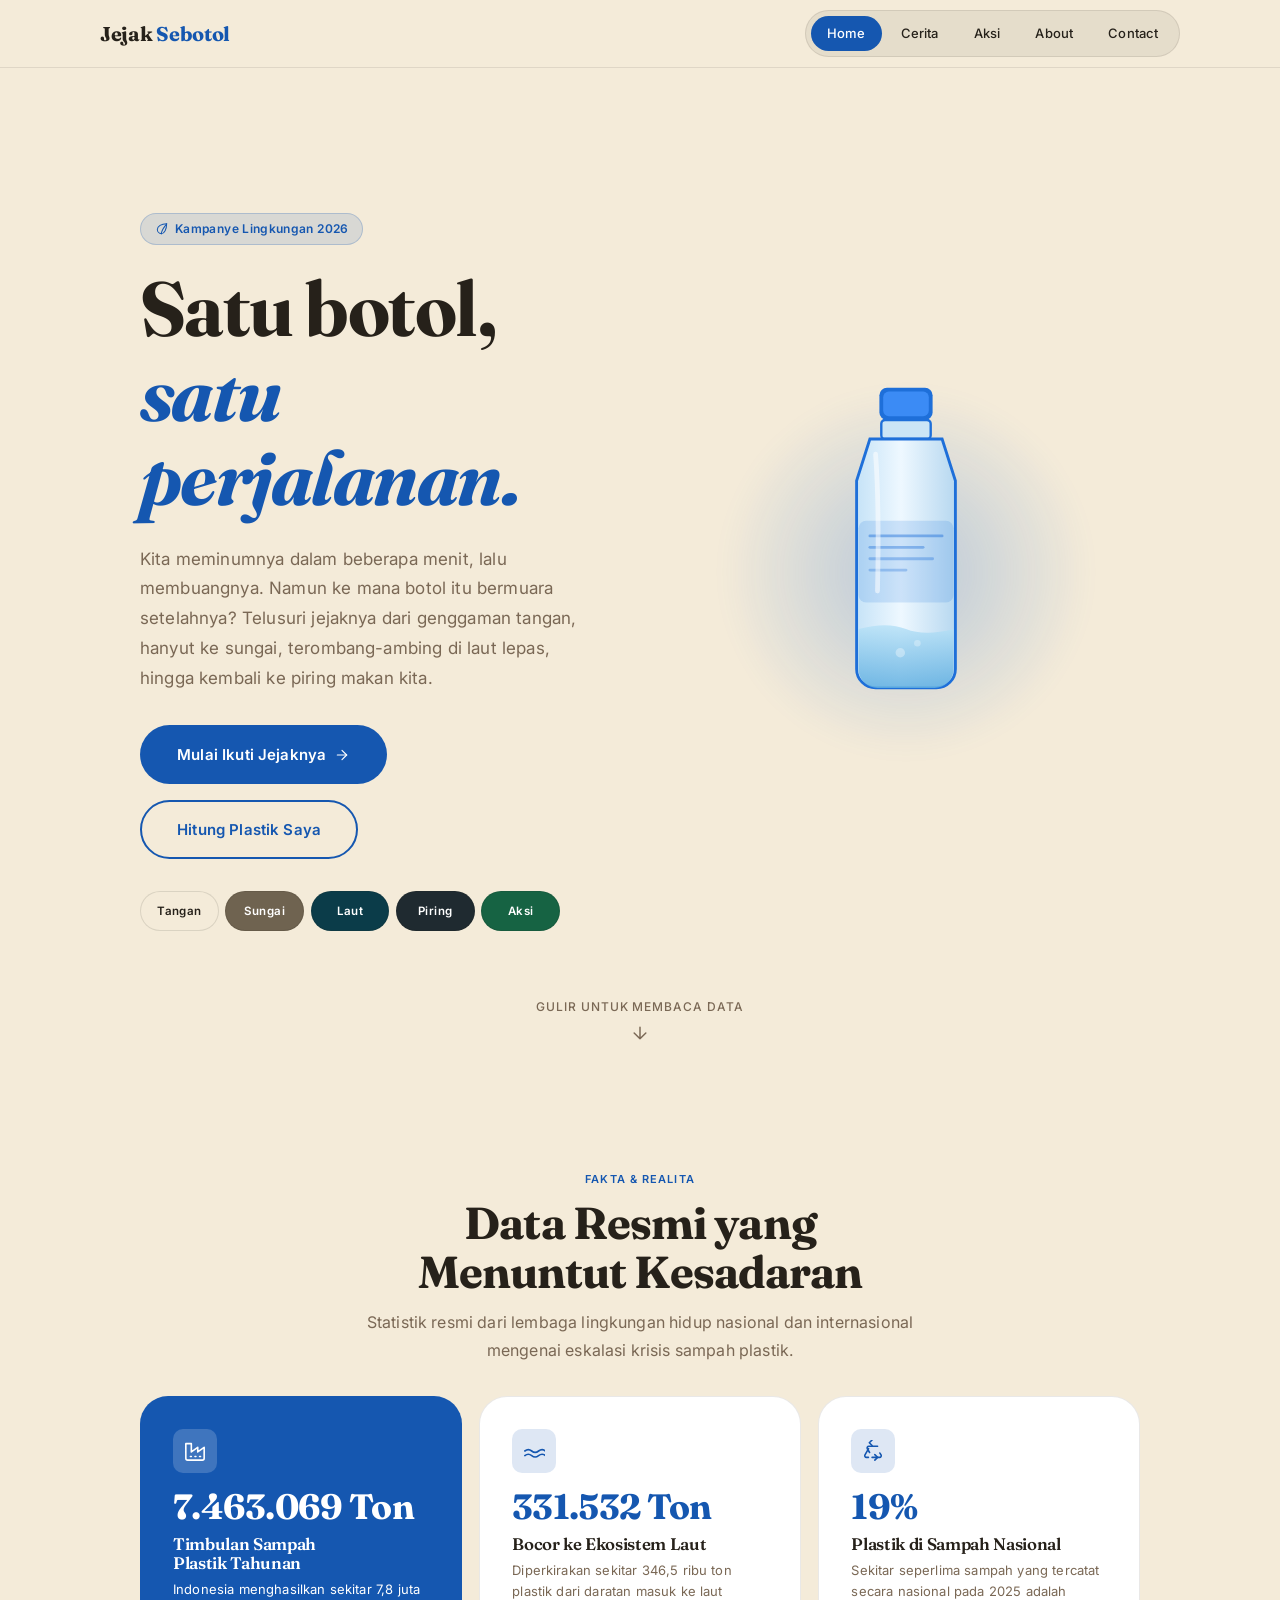
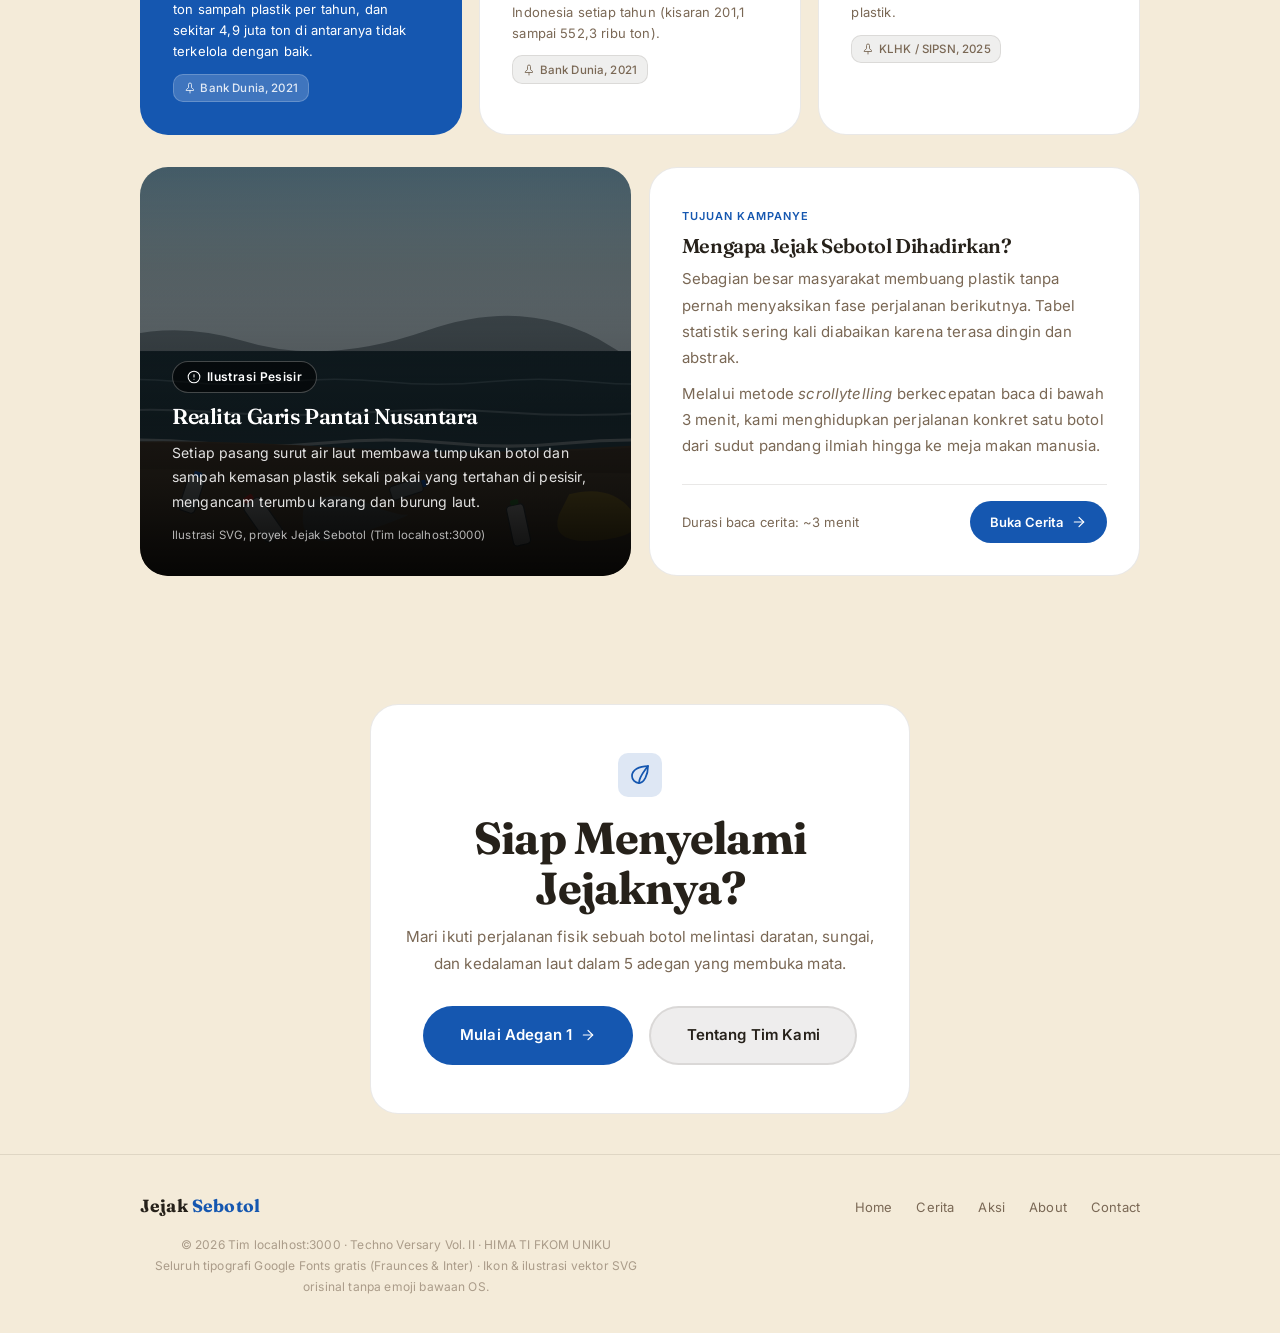
==== commit 97b1c676: "update" ====
--- a/index.html
+++ b/index.html
@@ -82,17 +82,35 @@
                 <span>Hitung Plastik Saya</span>
               </a>
             </div>
+              <div class="journey" aria-label="Lima adegan perjalanan botol">
+                <span class="journey__step" style="--c:#F4EBD9">Tangan</span>
+                <span class="journey__step" style="--c:#6F6350">Sungai</span>
+                <span class="journey__step" style="--c:#0B3C49">Laut</span>
+                <span class="journey__step" style="--c:#1F2A30">Piring</span>
+                <span class="journey__step" style="--c:#166343">Aksi</span>
+              </div>
           </div>
 
           <div class="hero__visual" aria-hidden="true">
             <svg class="hero__bottle" viewBox="0 0 200 400" width="190" height="380" role="img" aria-label="Ilustrasi botol plastik transparan">
+              <defs>
+  <linearGradient id="plastikBadan" x1="0" y1="0" x2="1" y2="0">
+    <stop offset="0" stop-color="#C6E3F7"/>
+    <stop offset="0.45" stop-color="#EEF8FF"/>
+    <stop offset="1" stop-color="#B7D8F0"/>
+  </linearGradient>
+  <linearGradient id="plastikAir" x1="0" y1="0" x2="0" y2="1">
+    <stop offset="0" stop-color="#B9E2F7"/>
+    <stop offset="1" stop-color="#5FAEE0"/>
+  </linearGradient>
+</defs>
               <!-- Cap -->
               <rect x="72" y="6" width="56" height="34" rx="8" fill="#1E6FD9"/>
               <rect x="76" y="10" width="48" height="26" rx="6" fill="#3B8BF5"/>
               <!-- Neck -->
               <rect x="74" y="40" width="52" height="20" rx="4" fill="#CBE5F6" stroke="#1E6FD9" stroke-width="2.5"/>
               <!-- Body -->
-              <path d="M62 60 h76 l14 44 v198 a20 20 0 0 1-20 20 H68 a20 20 0 0 1-20-20 V104 z" fill="#DDF0FC" stroke="#1E6FD9" stroke-width="3"/>
+              <path d="M62 60 h76 l14 44 v198 a20 20 0 0 1-20 20 H68 a20 20 0 0 1-20-20 V104 z" fill="url(#plastikBadan)" stroke="#1E6FD9" stroke-width="3"/>
               <!-- Label -->
               <rect x="50" y="146" width="100" height="86" rx="8" fill="#1E6FD9" opacity="0.16"/>
               <line x1="62" y1="162" x2="138" y2="162" stroke="#1E6FD9" stroke-width="3" stroke-linecap="round" opacity="0.45"/>
@@ -100,7 +118,7 @@
               <line x1="62" y1="186" x2="128" y2="186" stroke="#1E6FD9" stroke-width="3" stroke-linecap="round" opacity="0.35"/>
               <line x1="62" y1="198" x2="100" y2="198" stroke="#1E6FD9" stroke-width="3" stroke-linecap="round" opacity="0.3"/>
               <!-- Water Content -->
-              <path d="M50 260 Q80 252 100 260 Q120 268 150 260 v42 a20 20 0 0 1-20 20 H70 a20 20 0 0 1-20-20 z" fill="#A4D7F2" opacity="0.55"/>
+              <path d="M50 260 Q80 252 100 260 Q120 268 150 260 v42 a20 20 0 0 1-20 20 H70 a20 20 0 0 1-20-20 z" fill="url(#plastikAir)" opacity="0.85"/>
               <!-- Gloss Reflection -->
               <path d="M68 76 Q72 130 70 220" stroke="#FFFFFF" stroke-width="5" stroke-linecap="round" fill="none" opacity="0.55"/>
               <circle cx="94" cy="285" r="5" fill="#FFFFFF" opacity="0.35"/>
--- a/css/style.css
+++ b/css/style.css
@@ -183,7 +183,7 @@
 /* Stat numbers use Fraunces */
 .stat-num {
   font-family: 'Fraunces', Georgia, serif;
-  font-size: clamp(2rem, 5vw, 3.2rem);
+  font-size: clamp(1.75rem, 3vw, 2.2rem);
   font-weight: 700;
   color: var(--accent);
   display: block;
@@ -630,7 +630,7 @@
 .callout {
   margin: var(--space-6) 0;
   padding: var(--space-5) var(--space-5);
-  background: color-mix(in srgb, var(--accent) 10%, transparent);
+  background: var(--bg-card);
   border-left: 3px solid var(--accent);
   border-radius: 0 var(--r-sm) var(--r-sm) 0;
   transition: background var(--dur-bg) var(--ease-out),
@@ -1269,3 +1269,124 @@
   .bottle-stage { position: sticky; top: var(--nav-h); height: 30vh; min-height: 0; padding: 0.5rem 1rem; gap: 0.25rem; z-index: 4; background: var(--bg); border-bottom: 1px solid var(--border); }
   .stage-illus, .stage-illus.active { max-width: min(120px, 22vh); }
 }
+
+/* ── Langkah 3: hero lebih hidup ── */
+
+/* Cahaya lembut  di belakang botol */
+.hero__visual { position: relative; }
+.hero__visual::before {
+  content: "";
+  position: absolute;
+  width: min(80%, 420px);
+  aspect-ratio: 1;
+  border-radius: 50%;
+  background: radial-gradient(circle, rgba(30, 111, 217, 0.28) 0%, rgba(30, 111, 217, 0) 70%);
+  filter: blur(8px);
+  z-index: 0;
+}
+.hero__bottle { position: relative; z-index: 1; }
+
+/* Bayangan di bawah botol yang mengecil saat botol naik */
+.hero__bottle::after {
+  content: "";
+  position: absolute;
+  bottom: 13%;
+  width: 140px;
+  height: 18px;
+  border-radius: 50%;
+  background: rgba(38, 33, 26, 0.18);
+  filter: blur(6px);
+  z-index: 0;
+  animation: shadowPulse 4s cubic-bezier(0.37, 0, 0.63, 1) infinite;
+}
+@keyframes shadowPulse {
+  0%, 100% { transform: scale(1);    opacity: 0.9; }
+  50%      { transform: scale(0.75); opacity: 0.5; }
+}
+@media (prefers-reduced-motion: reduce) {
+  .hero__bottle::after { animation: none; }
+}
+
+/* Strip lama warna perjalanan */
+.journey { display: flex; gap: 0.4rem; margin-top: var(--space-6); max-width: 420px; }
+.journey__step {
+  flex: 1;
+  padding: 0.55rem 0.25rem;
+  border-radius: 999px;
+  background: var(--c);
+  color: #fff;
+  font-size: 0.72rem;
+  font-weight: 600;
+  text-align: center;
+  letter-spacing: 0.04em;
+  border: 1px solid rgba(38, 33, 26, 0.12);
+}
+.journey__step:first-child { color: #26211A; }
+
+/* ── Langkah 4: gelombang air di panggung botol ── */
+.bottle-stage::after {
+  content: "";
+  position: absolute;
+  left: 0;
+  bottom: 0;
+  width: 200%;
+  height: 90px;
+  background: var(--accent);
+  opacity: 0;
+  -webkit-mask-image: url("data:image/svg+xml,%3Csvg xmlns='http://www.w3.org/2000/svg' viewBox='0 0 400 60' preserveAspectRatio='none'%3E%3Cpath d='M0 30 Q50 10 100 30 T200 30 T300 30 T400 30 V60 H0 Z'/%3E%3C/svg%3E");
+  mask-image: url("data:image/svg+xml,%3Csvg xmlns='http://www.w3.org/2000/svg' viewBox='0 0 400 60' preserveAspectRatio='none'%3E%3Cpath d='M0 30 Q50 10 100 30 T200 30 T300 30 T400 30 V60 H0 Z'/%3E%3C/svg%3E");
+  -webkit-mask-size: 25% 100%;
+  mask-size: 25% 100%;
+  -webkit-mask-repeat: repeat-x;
+  mask-repeat: repeat-x;
+  pointer-events: none;
+  transition: opacity 0.9s ease;
+  animation: waveSlide 9s linear infinite;
+}
+body[data-theme="sungai"] .bottle-stage::after,
+body[data-theme="laut"] .bottle-stage::after { opacity: 0.3; }
+@keyframes waveSlide { to { transform: translateX(-25%); } }
+@media (prefers-reduced-motion: reduce) {
+  .bottle-stage::after { animation: none; }
+}
+
+/* ── Langkah 5: kepala halaman bernuansa cerita ── */
+.page-head { position: relative; overflow: hidden; padding-bottom: 5rem; margin-bottom: 1.5rem; }
+.page-head > .container { position: relative; z-index: 1; }
+.page-head::before {
+  content: "";
+  position: absolute;
+  top: -180px;
+  right: -120px;
+  width: 520px;
+  height: 520px;
+  border-radius: 50%;
+  background: radial-gradient(circle, color-mix(in srgb, var(--accent) 24%, transparent) 0%, transparent 70%);
+  pointer-events: none;
+}
+.page-head::after {
+  content: "";
+  position: absolute;
+  left: 0;
+  bottom: 0;
+  width: 100%;
+  height: 56px;
+  background: var(--accent);
+  opacity: 0.14;
+  -webkit-mask-image: url("data:image/svg+xml,%3Csvg xmlns='http://www.w3.org/2000/svg' viewBox='0 0 400 60' preserveAspectRatio='none'%3E%3Cpath d='M0 30 Q50 10 100 30 T200 30 T300 30 T400 30 V60 H0 Z'/%3E%3C/svg%3E");
+  mask-image: url("data:image/svg+xml,%3Csvg xmlns='http://www.w3.org/2000/svg' viewBox='0 0 400 60' preserveAspectRatio='none'%3E%3Cpath d='M0 30 Q50 10 100 30 T200 30 T300 30 T400 30 V60 H0 Z'/%3E%3C/svg%3E");
+  -webkit-mask-size: 50% 100%;
+  mask-size: 50% 100%;
+  -webkit-mask-repeat: repeat-x;
+  mask-repeat: repeat-x;
+  pointer-events: none;
+}
+
+/* ── Perbaikan: botol tidak terpotong di panggung HP ── */
+@media (max-width: 1024px) {
+  .stage-illus, .stage-illus.active {
+    width: auto;
+    max-width: 100%;
+    max-height: calc(30vh - 2rem);
+  }
+}
